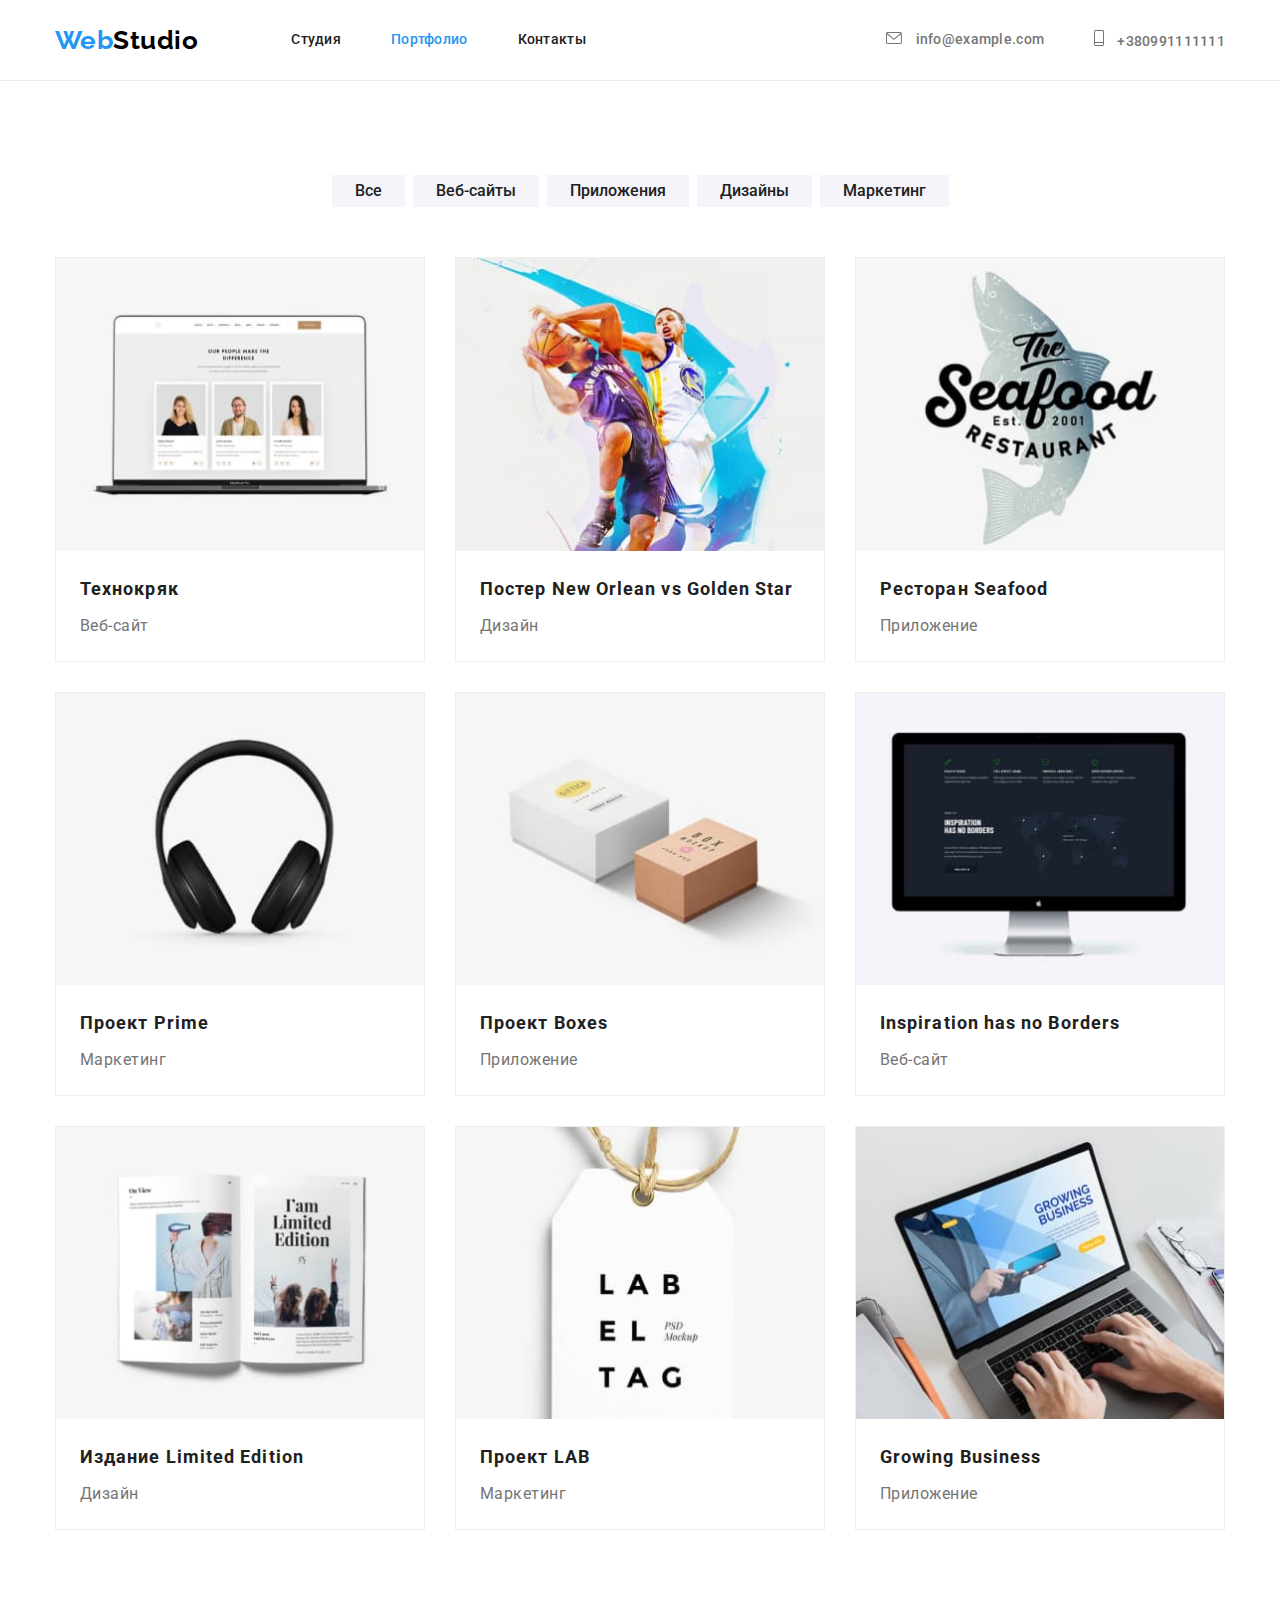
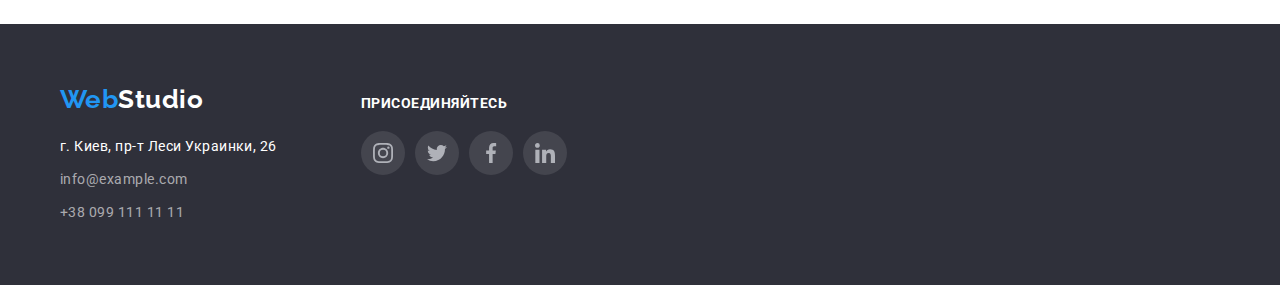
==== portfolio.html @ 97ae0fc5 "Add hw3 files" ====
<!DOCTYPE html>
<html lang="ru">
  <head>
    <meta charset="UTF-8" />
    <meta name="viewport" content="width=device-width, initial-scale=1.0" />
    <title>Portfolio</title>
    <link
      href="https://fonts.googleapis.com/css2?family=Raleway:wght@700&family=Roboto:wght@400;500;700;900&display=swap"
      rel="stylesheet"
    />
    <link
      rel="stylesheet"
      href="https://cdnjs.cloudflare.com/ajax/libs/modern-normalize/0.7.0/modern-normalize.min.css"
    />
    <link rel="stylesheet" href="./css/styles.css" />
  </head>

  <body>
    <!-- Header -->
    <header>
      <div class="container main">
        <nav class="site-nav">
          <a href="./portfolio.html" class="logo"
            ><span class="logo-web">Web</span
            ><span class="logo-header">Studio</span></a
          >
          <ul class="link-list list">
            <li class="nav-item">
              <a href="./index.html" class="link">Студия</a>
            </li>
            <li class="nav-item">
              <a href="./portfolio.html" class="link current">Портфолио</a>
            </li>
            <li class="nav-item"><a href="" class="link">Контакты</a></li>
          </ul>
        </nav>
        <ul class="contacts list">
          <li class="contacts-item">
            <a href="mailto:info@example.com" class="contact-link"
              ><svg class="envelope-icon" width="16" height="12">
                <use href="./images/sprite.svg#envelope-icon"></use>
              </svg>
              info@example.com
            </a>
          </li>

          <li class="contacts-item">
            <a href="tel:+380991111111+" class="contact-link">
              <svg class="tel-icon" width="10" height="16">
                <use href="./images/sprite.svg#tel-icon"></use>
              </svg>
              +380991111111
            </a>
          </li>
        </ul>
      </div>
    </header>
    <!-- Projects section -->
    <main>
      <section class="portfolio-section">
        <div class="container">
          <h1 class="title-hidden">Проекты</h1>
          <!-- Buttons -->
          <ul class="button-list list">
            <li class="button-item">
              <button type="button" class="filter">Все</button>
            </li>
            <li class="button-item">
              <button type="button" class="filter">Веб-сайты</button>
            </li>
            <li class="button-item">
              <button type="button" class="filter">Приложения</button>
            </li>
            <li class="button-item">
              <button type="button" class="filter">Дизайны</button>
            </li>
            <li class="button-item">
              <button type="button" class="filter">Маркетинг</button>
            </li>
          </ul>

          <!-- Projects -->
          <ul class="projects-list list">
            <li class="projects-element">
              <a href="" class="projects-link"
                ><img src="./portfolio-images/img1.jpg" alt="" width="370" />
                <div class="card-content">
                  <h2 class="projects-title">Технокряк</h2>
                  <p class="projects-item">Веб-сайт</p>
                </div>
              </a>
            </li>
            <li class="projects-element">
              <a href="" class="projects-link"
                ><img src="./portfolio-images/img2.jpg" alt="" width="370" />
                <div class="card-content">
                  <h2 class="projects-title">
                    Постер New Orlean vs Golden Star
                  </h2>
                  <p class="projects-item">Дизайн</p>
                </div>
              </a>
            </li>
            <li class="projects-element">
              <a href="" class="projects-link"
                ><img src="./portfolio-images/img3.jpg" alt="" width="370" />
                <div class="card-content">
                  <h2 class="projects-title">Ресторан Seafood</h2>
                  <p class="projects-item">Приложение</p>
                </div>
              </a>
            </li>
            <li class="projects-element">
              <a href="" class="projects-link"
                ><img src="./portfolio-images/img4.jpg" alt="" width="370" />
                <div class="card-content">
                  <h2 class="projects-title">Проект Prime</h2>
                  <p class="projects-item">Маркетинг</p>
                </div>
              </a>
            </li>
            <li class="projects-element">
              <a href="" class="projects-link"
                ><img src="./portfolio-images/img5.jpg" alt="" width="370" />
                <div class="card-content">
                  <h2 class="projects-title">Проект Boxes</h2>
                  <p class="projects-item">Приложение</p>
                </div>
              </a>
            </li>
            <li class="projects-element">
              <a href="" class="projects-link"
                ><img src="./portfolio-images/img6.jpg" alt="" width="370" />
                <div class="card-content">
                  <h2 class="projects-title">Inspiration has no Borders</h2>
                  <p class="projects-item">Веб-сайт</p>
                </div>
              </a>
            </li>
            <li class="projects-element">
              <a href="" class="projects-link"
                ><img src="./portfolio-images/img7.jpg" alt="" width="370" />
                <div class="card-content">
                  <h2 class="projects-title">Издание Limited Edition</h2>
                  <p class="projects-item">Дизайн</p>
                </div>
              </a>
            </li>
            <li class="projects-element">
              <a href="" class="projects-link"
                ><img src="./portfolio-images/img8.jpg" alt="" width="370" />
                <div class="card-content">
                  <h2 class="projects-title">Проект LAB</h2>
                  <p class="projects-item">Маркетинг</p>
                </div>
              </a>
            </li>
            <li class="projects-element">
              <a href="" class="projects-link"
                ><img src="./portfolio-images/img9.jpg" alt="" width="370" />
                <div class="card-content">
                  <h2 class="projects-title">Growing Business</h2>
                  <p class="projects-item">Приложение</p>
                </div>
              </a>
            </li>
          </ul>
        </div>
      </section>
    </main>
    <!-- Footer -->
    <footer>
      <div class="container">
        <div class="footer-left">
          <a href="./portfolio.html" class="logo"
            ><span class="logo-web">Web</span
            ><span class="logo-footer">Studio</span></a
          >
          <address class="address-section">
            <span class="address">г. Киев, пр-т Леси Украинки, 26</span> <br />
            <ul class="footer-list list">
              <li class="footer-item">
                <a href="mailto:info@example.com" class="footer-contacts"
                  >info@example.com</a
                >
              </li>
              <li class="footer-item">
                <a href="tel:+380991111111" class="footer-contacts"
                  >+38 099 111 11 11</a
                >
              </li>
            </ul>
          </address>
        </div>
        <div class="footer-middle">
          <p class="join-text">Присоединяйтесь</p>
          <ul class="join-list list">
            <li class="join-item">
              <a href="" class="join-link">
                <svg width="20" height="20" class="join-icon">
                  <use href="./images/sprite.svg#instagram-icon"></use>
                </svg>
              </a>
            </li>
            <li class="join-item">
              <a href="" class="join-link">
                <svg width="20" height="20" class="join-icon">
                  <use href="./images/sprite.svg#twitter-icon"></use>
                </svg>
              </a>
            </li>
            <li class="join-item">
              <a href="" class="join-link">
                <svg width="20" height="20" class="join-icon">
                  <use href="./images/sprite.svg#facebook-icon"></use>
                </svg>
              </a>
            </li>
            <li class="join-item">
              <a href="" class="join-link">
                <svg width="20" height="20" class="join-icon">
                  <use href="./images/sprite.svg#linkedin-icon"></use>
                </svg>
              </a>
            </li>
          </ul>
        </div>
      </div>
    </footer>
  </body>
</html>
---- css/styles.css ----
:root {
  --primary-text-color: #757575;
  --title-color: #212121;
  --accent-color: #2196f3;
  --additional-color: #ffffff;
  --logo-color: #000000;
  --bg-color: #2f303a;
  --primary-bg-color: #f5f4fa;
}

body {
  color: var(--primary-text-color);
  font-family: "Roboto", sans-serif;
  letter-spacing: 0.03em;
  background-color: var(--additional-color);
}

.list {
  list-style: none;
  padding: 0;
  margin: 0;
}

.container {
  width: 1200px;
  padding: 0 15px;
  margin-left: auto;
  margin-right: auto;
  /* outline: 2px solid red; */
}

img {
  display: block;
  max-width: 100%;
  height: auto;
}

p {
  margin: 0;
}

/* Logo */
.logo {
  font-family: "Raleway", sans-serif;
  font-weight: 700;
  font-size: 26px;
  line-height: 1.19;
  text-decoration: none;
}

.logo-web {
  color: var(--accent-color);
}
.logo-header {
  color: var(--logo-color);
}

.logo-footer {
  color: var(--additional-color);
}

/* Header */

.main,
.site-nav {
  display: flex;
  align-items: center;
}

.link-list {
  display: flex;
  margin-left: 93px;
}

.nav-item:not(:last-child) {
  margin-right: 50px;
}

.site-nav .link {
  color: var(--title-color);
  font-weight: 500;
  font-size: 14px;
  line-height: 1.14;
  letter-spacing: 0.02em;
  text-decoration: none;
  display: block;
  padding: 32px 0;
}

.site-nav .link:hover,
.site-nav .link:focus,
.contacts .contact-link:hover,
.contacts .contact-link:focus,
.address-section .footer-contacts:hover,
.address-section .footer-contacts :focus {
  color: var(--accent-color);
}

.site-nav .link.current {
  color: var(--accent-color);
}

.contacts {
  display: flex;
  margin-left: auto;
}

.contacts-item:not(:last-child) {
  margin-right: 50px;
}

.contact-link {
  color: var(--primary-text-color);
  font-weight: 500;
  font-size: 14px;
  line-height: 1.14;
  letter-spacing: 0.02em;
  text-decoration: none;
}

.envelope-icon,
.tel-icon {
  margin-right: 10px;
  fill: #757575;
}

.contacts-link:hover,
.contacts-link:focus {
  color: var(--accent-color);
}

.contact-link:hover svg {
  fill: var(--accent-color);
}

/* Hero */

.hero-title {
  color: var(--additional-color);
  font-weight: 900;
  font-size: 44px;
  line-height: 1.36;
  letter-spacing: 0.06em;
  text-transform: uppercase;
  margin: 0 0 30px;
}

.hero-container {
  margin-left: auto;
  margin-right: auto;
  padding-top: 200px;
}

.hero {
  background-color: var(--bg-color);
  text-align: center;
  background-image: linear-gradient(
      to right,
      rgba(47, 48, 58, 0.4),
      rgba(47, 48, 58, 0.4)
    ),
    url(../images/hero-bg.jpg);
  background-size: cover;
  background-repeat: no-repeat;
  background-position: center;
  margin-right: auto;
  margin-left: auto;
  max-width: 1600px;
  height: 600px;
}

.hero-link {
  color: var(--additional-color);
  font-weight: 700;
  font-size: 16px;
  line-height: 1.9;
  letter-spacing: 0.06em;
  text-decoration: none;
  box-shadow: 0 4px 4px rgba(0, 0, 0, 0.15);
  border-radius: 4px;
  background: var(--accent-color);
  display: inline-block;
  padding: 10px 32px;
}

/* Benefits section */

.benefits-section,
.examples-section {
  padding-top: 94px;
}

.title-hidden {
  position: absolute;
  width: 1px;
  height: 1px;
  margin: -1px;
  border: 0;
  padding: 0;
  clip: rect(0 0 0 0);
  overflow: hidden;
}

.section-title {
  color: var(--title-color);
  text-align: center;
  font-weight: 700;
  font-size: 36px;
  line-height: 1.17;
  margin: 0 0 50px;
}

.benefits-title {
  color: var(--title-color);
  font-weight: 700;
  font-size: 14px;
  line-height: 1.14;
  text-transform: uppercase;
  margin: 0 0 10px;
}

.benefits-list {
  display: flex;
}

.benefits-item {
  margin-right: 30px;
  width: calc((100% - 30px * 3) / 4);
}

.benefits-item:last-child {
  margin-right: 0;
}

.benefits-item::before {
  display: block;
  content: "";
  width: 270px;
  height: 120px;
  background-repeat: no-repeat;
  background-position: center;
  background-color: var(--primary-bg-color);
  margin-bottom: 30px;
}

.antenna-icon::before {
  background-image: url(../images/antenna-icon.svg);
}

.clock-item::before {
  background-image: url(../images/clock-icon.svg);
}

.vector-icon:before {
  background-image: url(../images/vector-icon.svg);
}

.astronaut-icon::before {
  background-image: url(../images/astronaut-icon.svg);
}

.benefits-text {
  font-size: 14px;
  line-height: 1.71;
}

/* What we are doing */

.examples-section {
  padding-bottom: 94px;
}

.examples-list {
  display: flex;
}

.examples-item {
  text-align: center;
  width: calc((100% - 30px * 2) / 3);
  margin-right: 30px;
}

.examples-item:last-child {
  margin-right: 0;
}

/* Our team section */

.employee-section {
  background-color: var(--primary-bg-color);
  padding: 94px 0;
}

.employee-list {
  display: flex;
}

.employee-item {
  width: calc((100% - 30px * 3) / 4);
  display: inline-block;
  text-align: center;
  padding-bottom: 30px;
  margin-right: 30px;
  box-shadow: 0 1px 3px rgba(0, 0, 0, 0.12), 0 1px 1px rgba(0, 0, 0, 0.14),
    0px 2px 1px rgba(0, 0, 0, 0.2);
  border-radius: 0 0 4px 4px;
}

.employee-item:last-child {
  margin-right: 0;
}
.employee-name {
  color: var(--title-color);
  font-weight: 500;
  font-size: 16px;
  line-height: 1.19;
  margin: 30px 0 0;
}

.employee-position {
  font-size: 16px;
  line-height: 1.19;
  margin: 10px 0 16px;
}

.social-links {
  display: flex;
  justify-content: center;
}

.social-links-item {
  margin-right: 10px;
}
.social-links-item:last-child {
  margin-right: 0;
}

.social-link {
  display: block;
  width: 44px;
  height: 44px;
  padding: 12px;
  border-radius: 50%;
}

.social-link:hover,
.social-link:focus {
  background-color: var(--accent-color);
}

.social-link:hover svg {
  fill: var(--additional-color);
}

.social-links-icon,
.join-icon {
  fill: #afb1b8;
}

/* Our clients */

.clients-section {
  padding: 94px 0;
}

.clients-list {
  display: flex;
}

.client-item {
  width: calc((100% - 30px * 5) / 6);
  margin-right: 30px;
}

.client-item:last-child {
  margin-right: 0;
}

.client-link {
  display: flex;
  align-items: center;
  justify-content: center;
  height: 90px;
  border: 1px solid #afb1b8;
  border-radius: 4px;
}

.client-icon {
  fill: #afb1b8;
}

.client-link:hover,
.client-link:focus {
  border-color: var(--accent-color);
}

.client-link:hover svg {
  fill: var(--accent-color);
}

/* Footer */
footer .logo {
  display: block;
  margin-bottom: 20px;
}

.footer-contacts {
  color: rgba(255, 255, 255, 0.6);
  text-decoration: none;
}

footer {
  background-color: var(--bg-color);
}

.address-section {
  font-size: 14px;
  line-height: 1.71;
  font-style: normal;
}

.address {
  color: var(--additional-color);
  display: inline-block;
  margin: 0 0 9px;
  display: inline-block;
  width: 231px;
}

.footer-item {
  margin-bottom: 9px;
}

.footer-item:nth-child(2n) {
  margin-bottom: 0;
}

.footer-left {
  margin-right: 70px;
}

footer .container {
  padding: 60px 20px;
  display: flex;
  align-items: baseline;
}

.footer-middle {
  justify-content: center;
  max-width: 206px;
  flex-wrap: wrap;
}

.join-list {
  display: flex;
}

.join-item {
  margin-right: 10px;
}
.join-item:last-child {
  margin-right: 0;
}

.join-link {
  width: 44px;
  height: 44px;
  display: block;
  padding: 12px;
  background-color: #ffffff1a;
  border-radius: 50%;
}

.join-link:hover,
.join-link:focus {
  background-color: var(--accent-color);
}

.join-link:hover svg {
  fill: var(--additional-color);
}

.join-text {
  width: 145px;
  font-weight: 700;
  font-size: 14px;
  line-height: 1, 14;
  text-transform: uppercase;
  color: var(--additional-color);
  margin: 0 0 20px;
}

/* Portfolio */

header {
  border-bottom: 1px solid #ececec;
}

/* All projects */

button {
  border-radius: 4px;
  border: 1px solid transparent;
}

.button-list {
  display: flex;
  justify-content: center;
  margin-bottom: 50px;
}

.button-item {
  background-color: var(--primary-bg-color);
  margin-right: 8px;
}

.button-item:last-child {
  margin-right: 0;
}

.filter {
  color: var(--title-color);
  background-color: var(--primary-bg-color);
  font-family: inherit;
  font-weight: 500;
  padding: 6px 22px;
}

.filter:hover,
.filter:focus {
  color: var(--additional-color);
  background-color: var(--accent-color);
  box-shadow: 0 3px 1px rgba(0, 0, 0, 0.1), 0 1px 2px rgba(0, 0, 0, 0.08),
    0 2px 2px rgba(0, 0, 0, 0.12);
}

/* Projects */

.projects-list {
  display: flex;
  flex-wrap: wrap;
}

.projects-element {
  text-align: left;
  margin: 0 30px 30px 0;
  width: calc((100% - 30px * 2) / 3);
  border: 1px solid #eeeeee;
}

.projects-element:nth-child(3n) {
  margin-right: 0;
}
.projects-element:nth-last-child(-n + 3) {
  margin-bottom: 0;
}

.projects-element:hover {
  box-shadow: 0 1px 1px rgba(0, 0, 0, 0.12), 0 4px 4px rgba(0, 0, 0, 0.06),
    1px 4px 6px rgba(0, 0, 0, 0.16);
}

.projects-title {
  color: var(--title-color);
  font-weight: bold;
  font-size: 18px;
  line-height: 2;
  letter-spacing: 0.06em;
  margin: 0 0 4px;
}

.projects-item {
  color: var(--primary-text-color);
  font-size: 16px;
  line-height: 1.87;
}

.portfolio-section {
  padding: 94px 0;
}

.projects-link {
  text-decoration: none;
}

.card-content {
  /* outline: 2px solid green; */
  padding: 20px 24px;
}
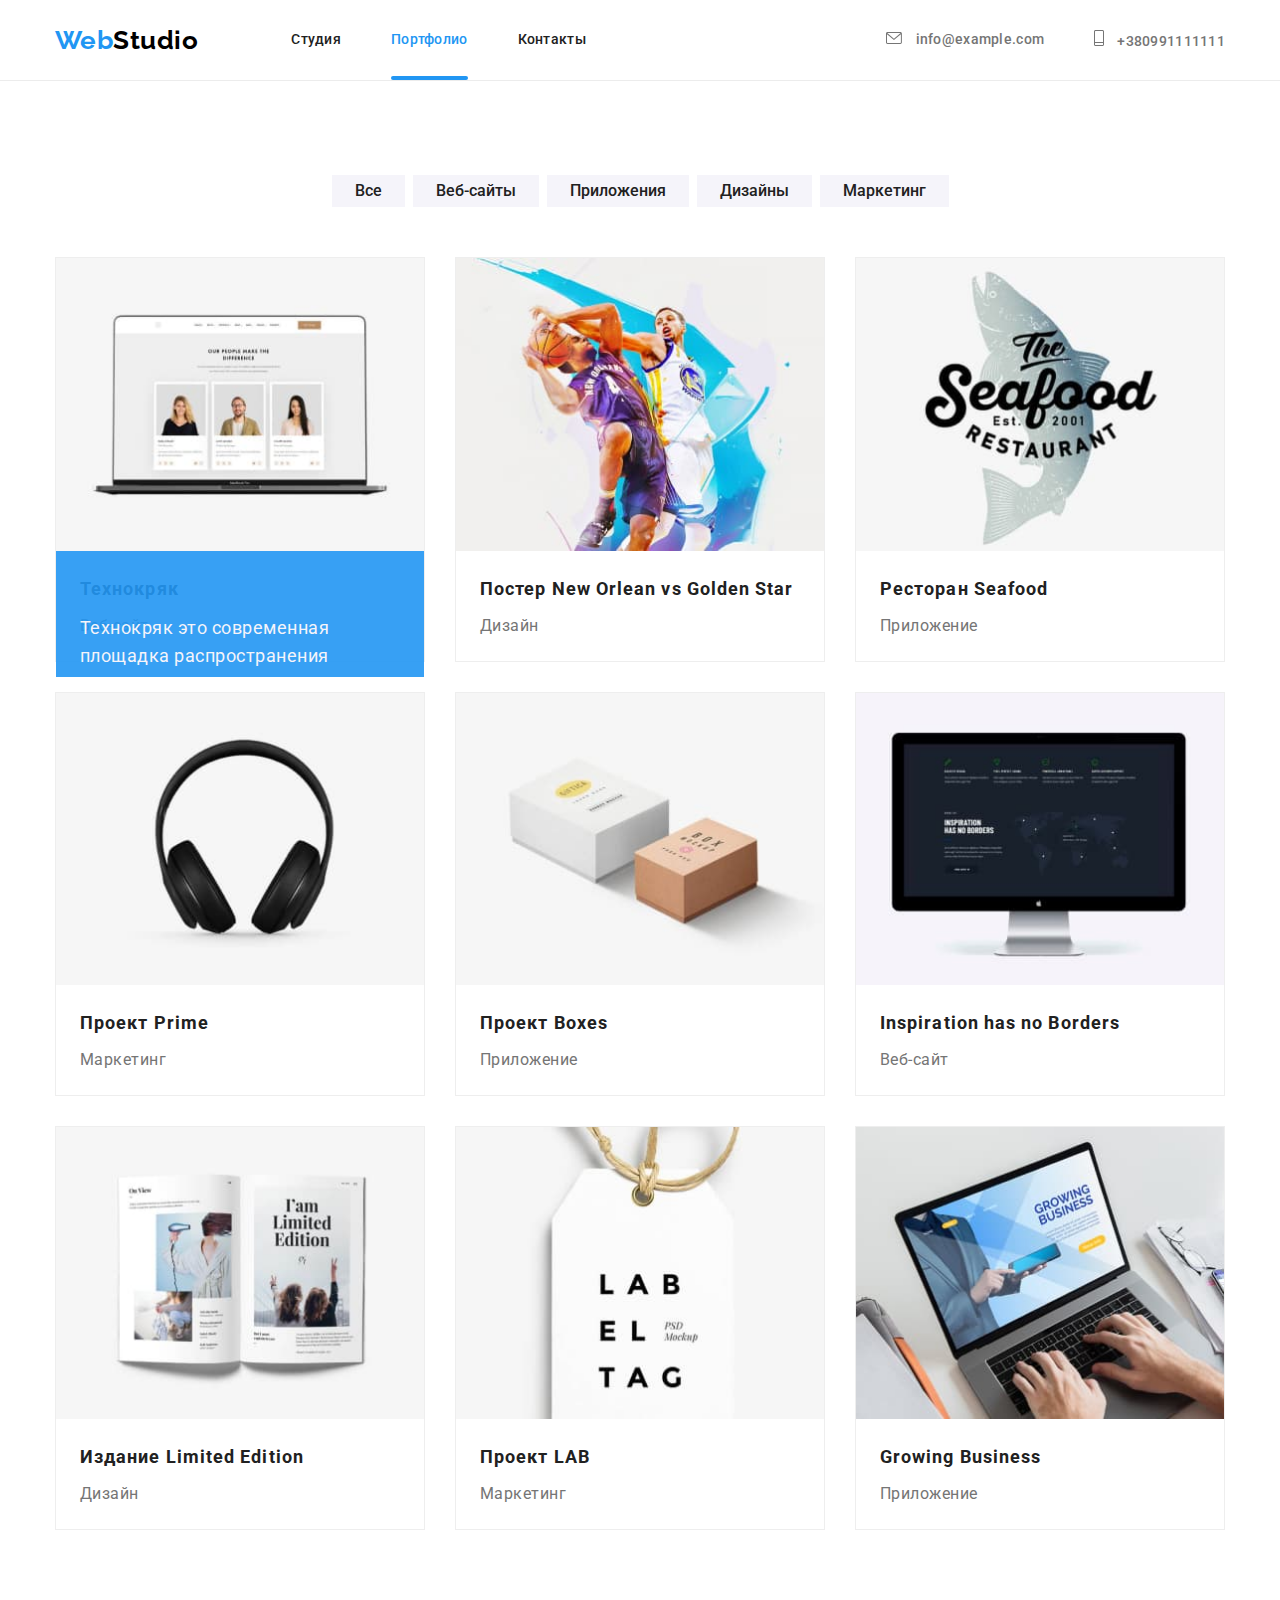
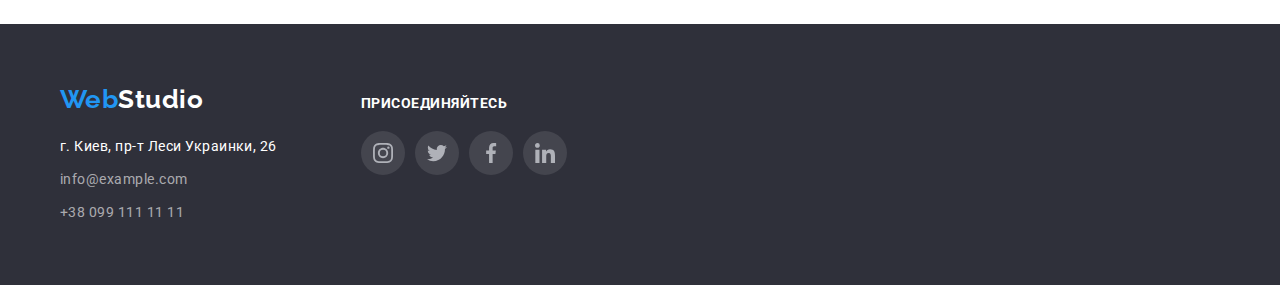
==== commit 7606b9d6: "Add modal window and positioning" ====
--- a/portfolio.html
+++ b/portfolio.html
@@ -82,8 +82,15 @@
           <!-- Projects -->
           <ul class="projects-list list">
             <li class="projects-element">
-              <a href="" class="projects-link"
-                ><img src="./portfolio-images/img1.jpg" alt="" width="370" />
+              <a href="" class="projects-link">
+                <div class="card">
+                  <img src="./portfolio-images/img1.jpg" alt="" width="370" />
+                  <p class="card-text">
+                    Технокряк это современная площадка распространения
+                    коронавируса. Компании используют эту платформу для
+                    цифрового шпионажа и атак на защищённые сервера конкурентов.
+                  </p>
+                </div>
                 <div class="card-content">
                   <h2 class="projects-title">Технокряк</h2>
                   <p class="projects-item">Веб-сайт</p>
--- a/css/styles.css
+++ b/css/styles.css
@@ -98,6 +98,18 @@
 
 .site-nav .link.current {
   color: var(--accent-color);
+  position: relative;
+}
+
+.link.current::after {
+  content: "";
+  width: 100%;
+  height: 4px;
+  background-color: var(--accent-color);
+  position: absolute;
+  left: 0;
+  bottom: 0;
+  border-radius: 2px;
 }
 
 .contacts {
@@ -175,7 +187,6 @@
   font-size: 16px;
   line-height: 1.9;
   letter-spacing: 0.06em;
-  text-decoration: none;
   box-shadow: 0 4px 4px rgba(0, 0, 0, 0.15);
   border-radius: 4px;
   background: var(--accent-color);
@@ -266,6 +277,25 @@
 
 /* What we are doing */
 
+.box {
+  position: relative;
+}
+
+.box p {
+  position: absolute;
+  width: 100%;
+  height: 70px;
+  bottom: 0;
+  font-weight: 700;
+  font-size: 14px;
+  line-height: 1.14;
+  text-align: center;
+  text-transform: uppercase;
+  color: var(--primary-bg-color);
+  background-color: rgba(47, 48, 58, 0.8);
+  padding-top: 27px;
+}
+
 .examples-section {
   padding-bottom: 94px;
 }
@@ -490,6 +520,32 @@
   margin: 0 0 20px;
 }
 
+/* Модальное окно */
+
+.backdrop {
+  position: fixed;
+  top: 0;
+  left: 0;
+  width: 100%;
+  height: 100%;
+  background-color: rgba(0, 0, 0, 0.2);
+}
+
+.modal {
+  background-color: var(--primary-bg-color);
+  width: 528px;
+  height: 581px;
+  position: absolute;
+  top: 50%;
+  left: 50%;
+  transform: translate(-50%, -50%);
+}
+
+.backdrop.is-hidden {
+  opacity: 0;
+  pointer-events: none;
+}
+
 /* Portfolio */
 
 header {
@@ -535,6 +591,34 @@
 }
 
 /* Projects */
+
+.card {
+  position: relative;
+}
+.card-text {
+  position: absolute;
+  font-size: 18px;
+  line-height: 1.56;
+  color: var(--primary-bg-color);
+  background-color: rgba(33, 150, 243, 0.9);
+  width: 100%;
+  height: 100%;
+  margin: 0;
+  padding-top: 63px;
+  padding-bottom: 63px;
+  padding-left: 24px;
+  padding-right: 24px;
+
+  /* opacity: 0; */
+  /* pointer-events: none; */
+  bottom: 0;
+  left: 0;
+  right: 0;
+  width: 100%;
+  height: 0px;
+  overflow: hidden;
+  transform: translate(0%, 100%);
+}
 
 .projects-list {
   display: flex;
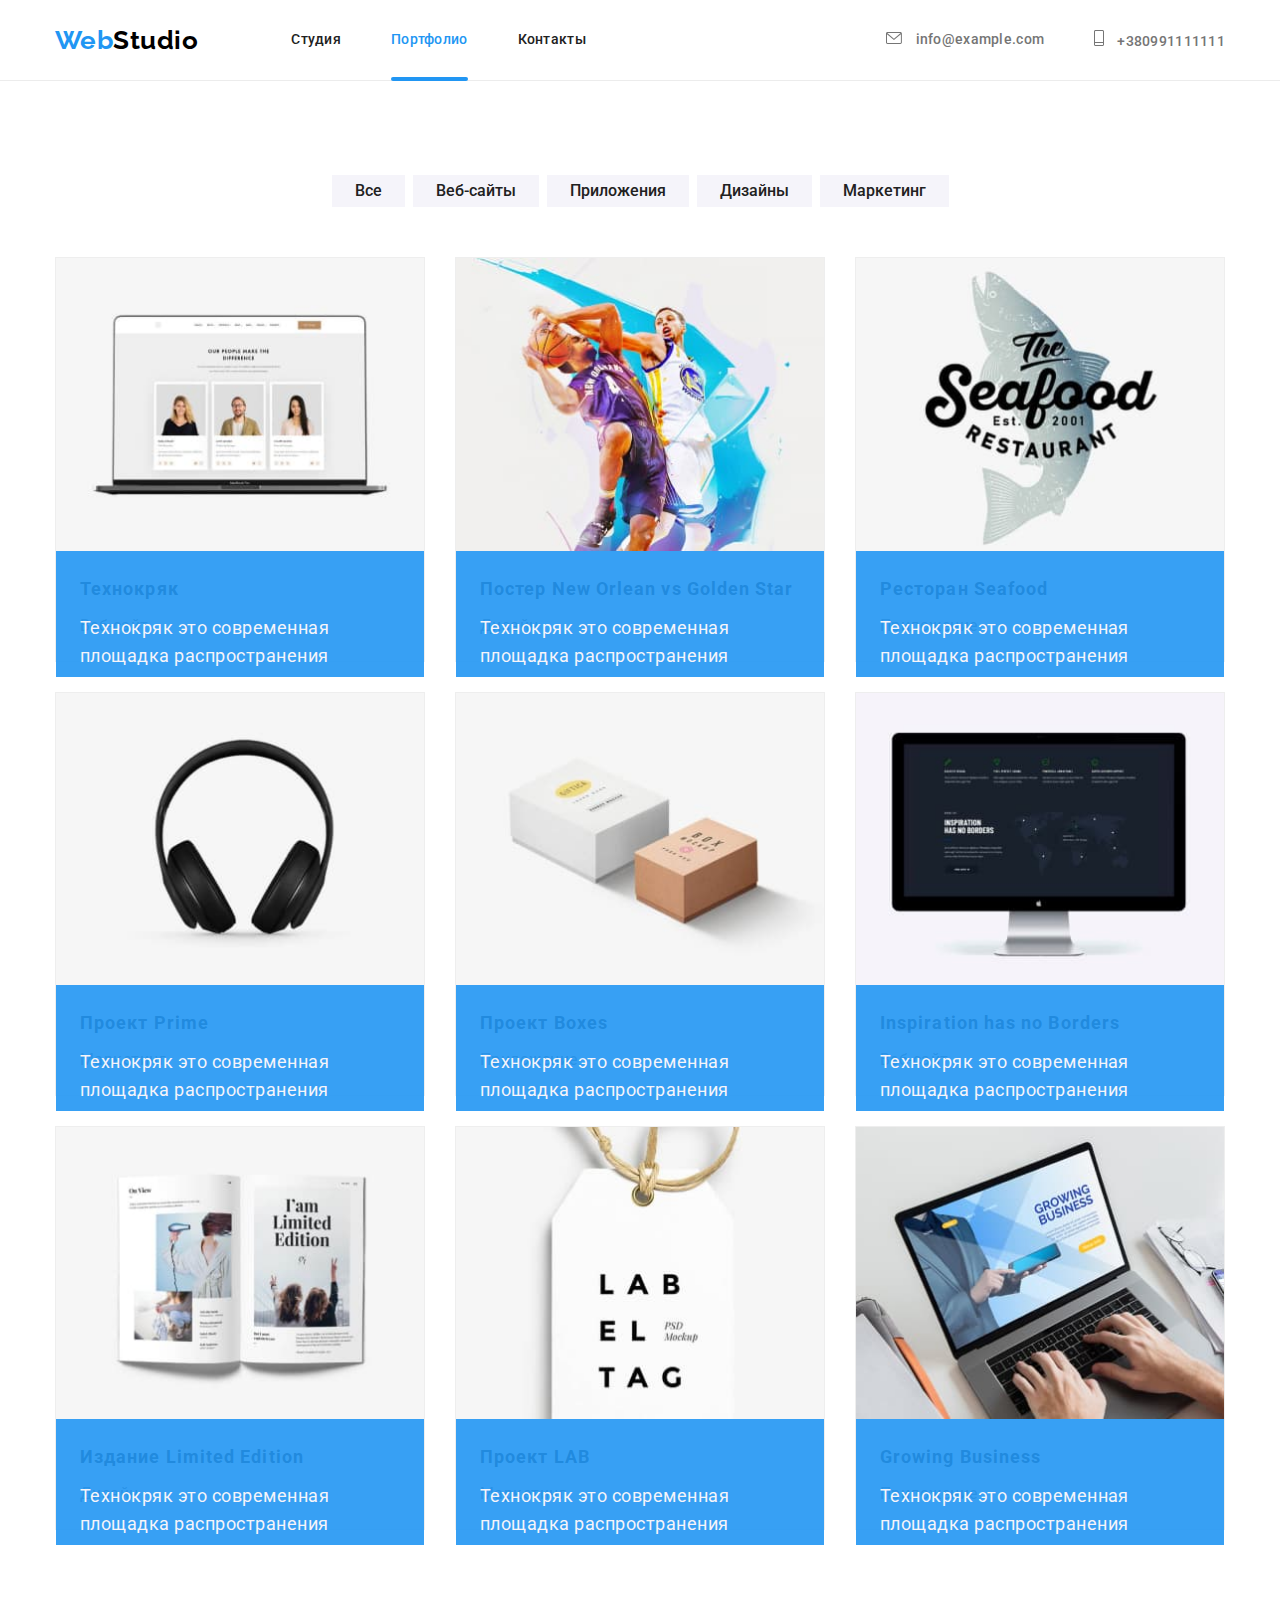
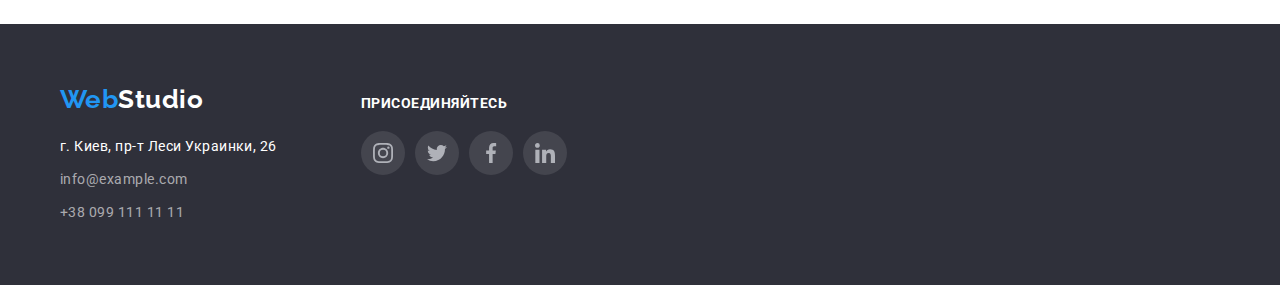
==== commit 7ba38019: "Add changes" ====
--- a/portfolio.html
+++ b/portfolio.html
@@ -98,8 +98,15 @@
               </a>
             </li>
             <li class="projects-element">
-              <a href="" class="projects-link"
-                ><img src="./portfolio-images/img2.jpg" alt="" width="370" />
+              <a href="" class="projects-link">
+                <div class="card">
+                  <img src="./portfolio-images/img2.jpg" alt="" width="370" />
+                  <p class="card-text">
+                    Технокряк это современная площадка распространения
+                    коронавируса. Компании используют эту платформу для
+                    цифрового шпионажа и атак на защищённые сервера конкурентов.
+                  </p>
+                </div>
                 <div class="card-content">
                   <h2 class="projects-title">
                     Постер New Orlean vs Golden Star
@@ -109,8 +116,15 @@
               </a>
             </li>
             <li class="projects-element">
-              <a href="" class="projects-link"
-                ><img src="./portfolio-images/img3.jpg" alt="" width="370" />
+              <a href="" class="projects-link">
+                <div class="card">
+                  <img src="./portfolio-images/img3.jpg" alt="" width="370" />
+                  <p class="card-text">
+                    Технокряк это современная площадка распространения
+                    коронавируса. Компании используют эту платформу для
+                    цифрового шпионажа и атак на защищённые сервера конкурентов.
+                  </p>
+                </div>
                 <div class="card-content">
                   <h2 class="projects-title">Ресторан Seafood</h2>
                   <p class="projects-item">Приложение</p>
@@ -118,8 +132,15 @@
               </a>
             </li>
             <li class="projects-element">
-              <a href="" class="projects-link"
-                ><img src="./portfolio-images/img4.jpg" alt="" width="370" />
+              <a href="" class="projects-link">
+                <div class="card">
+                  <img src="./portfolio-images/img4.jpg" alt="" width="370" />
+                  <p class="card-text">
+                    Технокряк это современная площадка распространения
+                    коронавируса. Компании используют эту платформу для
+                    цифрового шпионажа и атак на защищённые сервера конкурентов.
+                  </p>
+                </div>
                 <div class="card-content">
                   <h2 class="projects-title">Проект Prime</h2>
                   <p class="projects-item">Маркетинг</p>
@@ -127,8 +148,15 @@
               </a>
             </li>
             <li class="projects-element">
-              <a href="" class="projects-link"
-                ><img src="./portfolio-images/img5.jpg" alt="" width="370" />
+              <a href="" class="projects-link">
+                <div class="card">
+                  <img src="./portfolio-images/img5.jpg" alt="" width="370" />
+                  <p class="card-text">
+                    Технокряк это современная площадка распространения
+                    коронавируса. Компании используют эту платформу для
+                    цифрового шпионажа и атак на защищённые сервера конкурентов.
+                  </p>
+                </div>
                 <div class="card-content">
                   <h2 class="projects-title">Проект Boxes</h2>
                   <p class="projects-item">Приложение</p>
@@ -136,8 +164,15 @@
               </a>
             </li>
             <li class="projects-element">
-              <a href="" class="projects-link"
-                ><img src="./portfolio-images/img6.jpg" alt="" width="370" />
+              <a href="" class="projects-link">
+                <div class="card">
+                  <img src="./portfolio-images/img6.jpg" alt="" width="370" />
+                  <p class="card-text">
+                    Технокряк это современная площадка распространения
+                    коронавируса. Компании используют эту платформу для
+                    цифрового шпионажа и атак на защищённые сервера конкурентов.
+                  </p>
+                </div>
                 <div class="card-content">
                   <h2 class="projects-title">Inspiration has no Borders</h2>
                   <p class="projects-item">Веб-сайт</p>
@@ -145,8 +180,15 @@
               </a>
             </li>
             <li class="projects-element">
-              <a href="" class="projects-link"
-                ><img src="./portfolio-images/img7.jpg" alt="" width="370" />
+              <a href="" class="projects-link">
+                <div class="card">
+                  <img src="./portfolio-images/img7.jpg" alt="" width="370" />
+                  <p class="card-text">
+                    Технокряк это современная площадка распространения
+                    коронавируса. Компании используют эту платформу для
+                    цифрового шпионажа и атак на защищённые сервера конкурентов.
+                  </p>
+                </div>
                 <div class="card-content">
                   <h2 class="projects-title">Издание Limited Edition</h2>
                   <p class="projects-item">Дизайн</p>
@@ -154,8 +196,15 @@
               </a>
             </li>
             <li class="projects-element">
-              <a href="" class="projects-link"
-                ><img src="./portfolio-images/img8.jpg" alt="" width="370" />
+              <a href="" class="projects-link">
+                <div class="card">
+                  <img src="./portfolio-images/img8.jpg" alt="" width="370" />
+                  <p class="card-text">
+                    Технокряк это современная площадка распространения
+                    коронавируса. Компании используют эту платформу для
+                    цифрового шпионажа и атак на защищённые сервера конкурентов.
+                  </p>
+                </div>
                 <div class="card-content">
                   <h2 class="projects-title">Проект LAB</h2>
                   <p class="projects-item">Маркетинг</p>
@@ -163,8 +212,15 @@
               </a>
             </li>
             <li class="projects-element">
-              <a href="" class="projects-link"
-                ><img src="./portfolio-images/img9.jpg" alt="" width="370" />
+              <a href="" class="projects-link">
+                <div class="card">
+                  <img src="./portfolio-images/img9.jpg" alt="" width="370" />
+                  <p class="card-text">
+                    Технокряк это современная площадка распространения
+                    коронавируса. Компании используют эту платформу для
+                    цифрового шпионажа и атак на защищённые сервера конкурентов.
+                  </p>
+                </div>
                 <div class="card-content">
                   <h2 class="projects-title">Growing Business</h2>
                   <p class="projects-item">Приложение</p>
--- a/css/styles.css
+++ b/css/styles.css
@@ -108,7 +108,7 @@
   background-color: var(--accent-color);
   position: absolute;
   left: 0;
-  bottom: 0;
+  bottom: -1px;
   border-radius: 2px;
 }
 
@@ -192,6 +192,12 @@
   background: var(--accent-color);
   display: inline-block;
   padding: 10px 32px;
+  cursor: pointer;
+}
+
+.hero-link:focus,
+.hero-link:active {
+  outline: none;
 }
 
 /* Benefits section */
@@ -546,6 +552,28 @@
   pointer-events: none;
 }
 
+.cross-icon {
+  fill: #000000;
+}
+
+.modal-close-button {
+  width: 30px;
+  height: 30px;
+  background-color: var(--primary-bg-color);
+  display: block;
+  border: 1px solid rgba(0, 0, 0, 0.1);
+  border-radius: 50%;
+  margin-left: auto;
+  margin-top: 8px;
+  margin-right: 8px;
+  cursor: pointer;
+}
+
+.modal-close-button:active,
+.modal-close-button:focus {
+  outline: none;
+}
+
 /* Portfolio */
 
 header {
